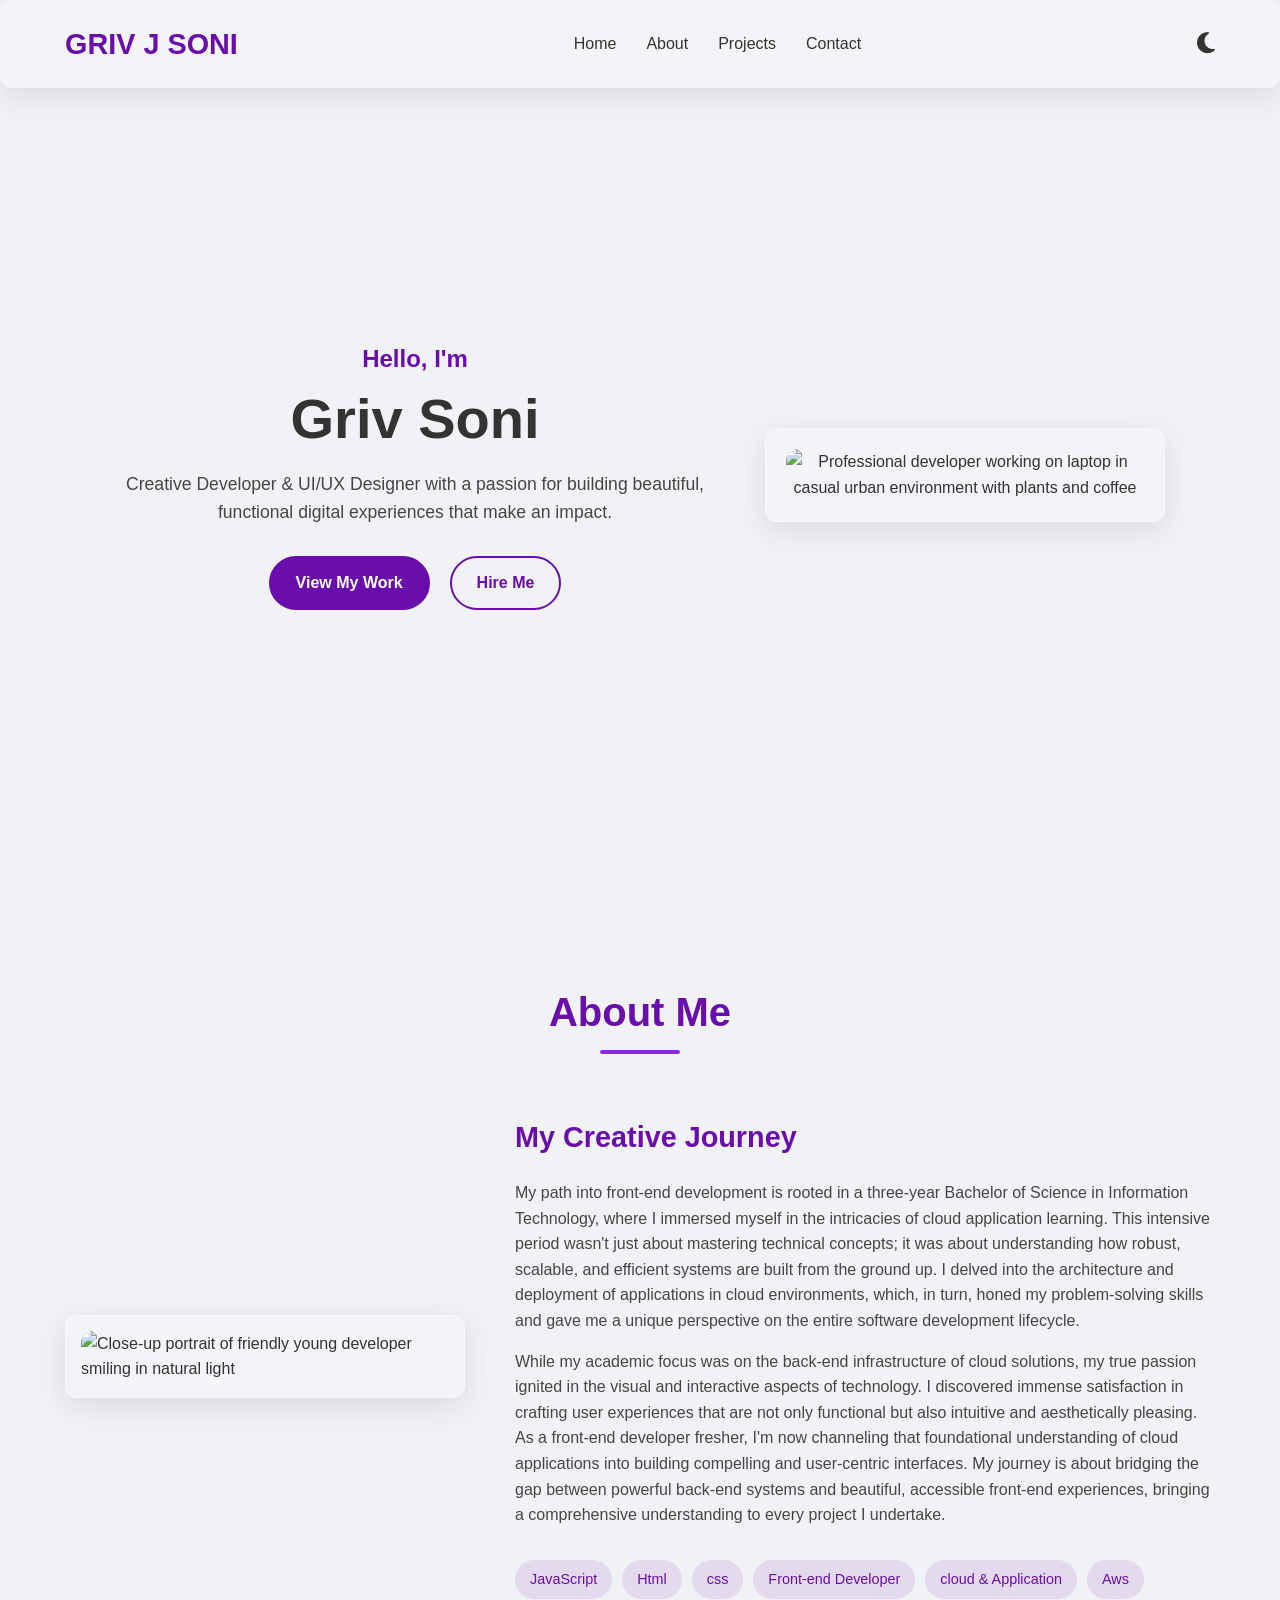
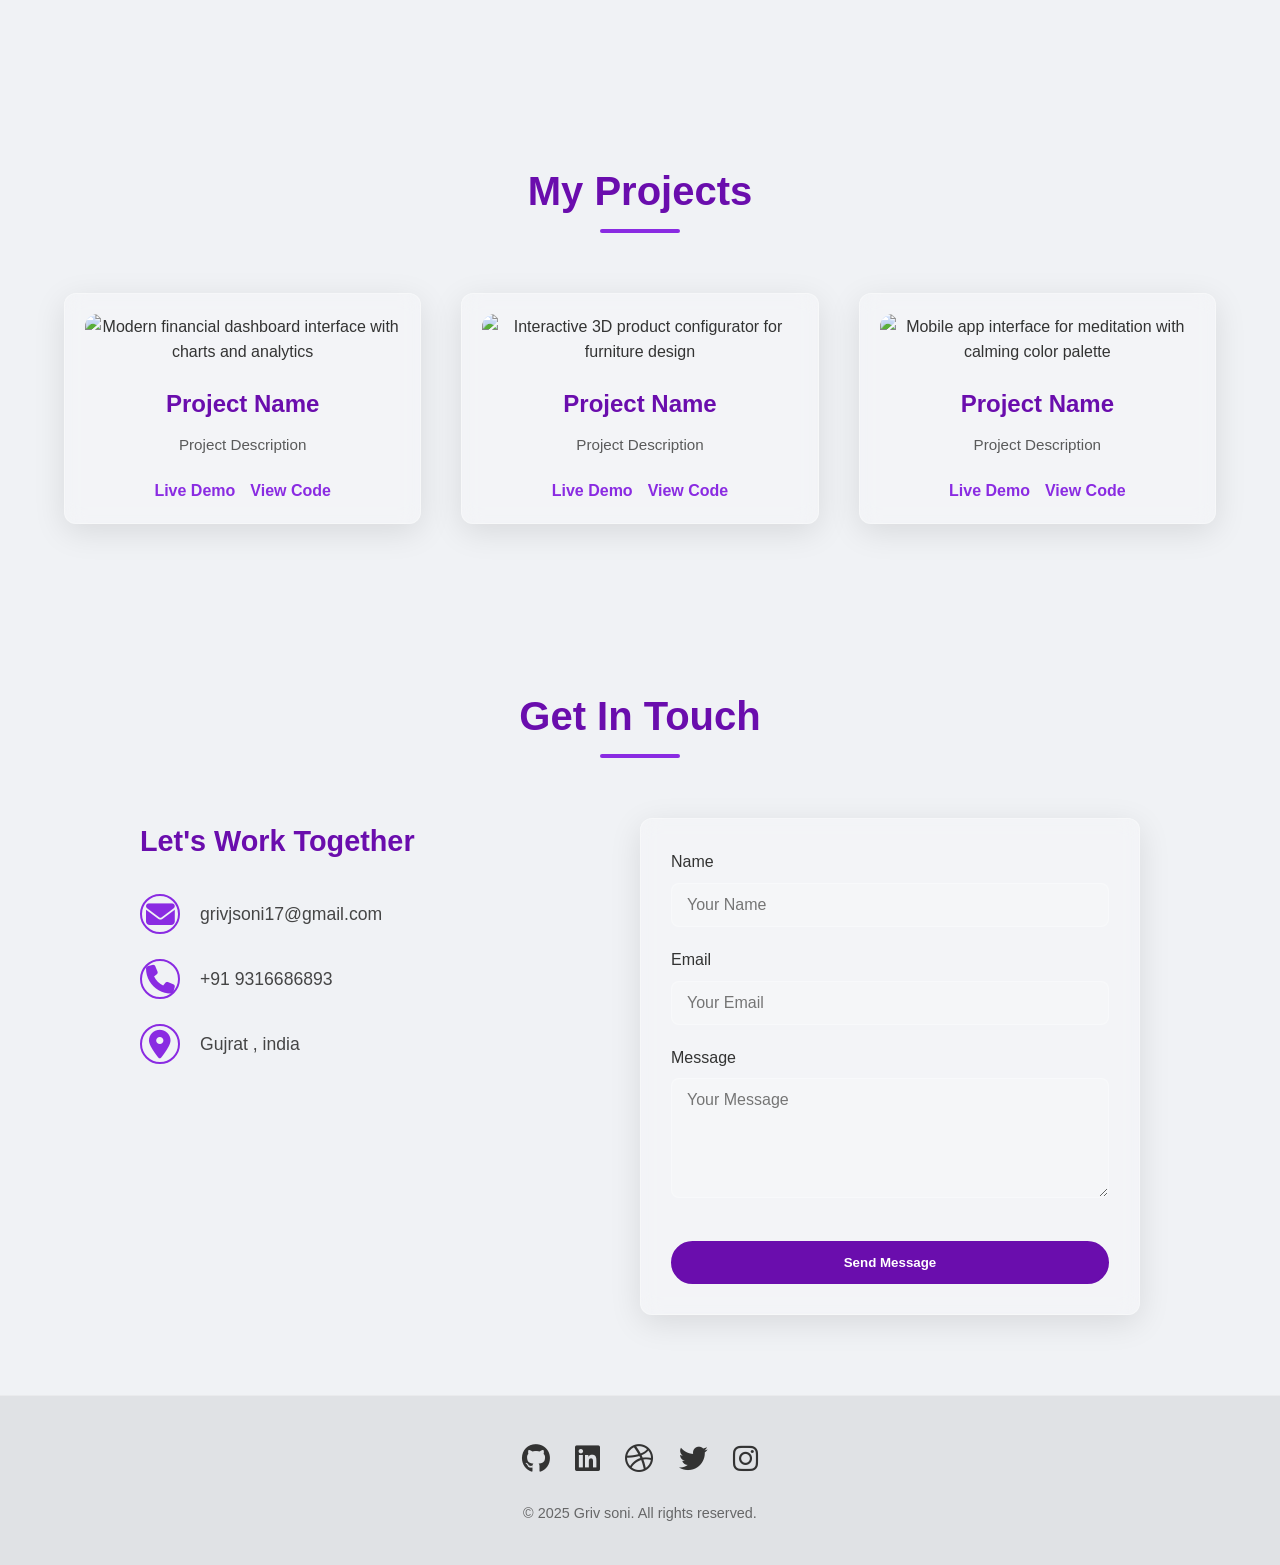
==== index.html @ b60ad08d "Add files via upload" ====
<!DOCTYPE html>
<html lang="en">
<head>
    <meta charset="UTF-8">
    <meta name="viewport" content="width=device-width, initial-scale=1.0">
    <title>My Portfolio</title>
    <link rel="stylesheet" href="https://cdnjs.cloudflare.com/ajax/libs/font-awesome/6.4.0/css/all.min.css">
    
         <link rel="stylesheet" href="style.css">  
</head>
<body>
    <!-- Header -->
    <header class="glass">
        <a href="#" class="logo">GRIV J SONI</a>
        <nav>
            <ul class="nav-menu">
                <li class="nav-item"><a href="#home" class="nav-link">Home</a></li>
                <li class="nav-item"><a href="#about" class="nav-link">About</a></li>
                <li class="nav-item"><a href="#projects" class="nav-link">Projects</a></li>
                <li class="nav-item"><a href="#contact" class="nav-link">Contact</a></li>
            </ul>
            <div class="hamburger">
                <span class="bar"></span>
                <span class="bar"></span>
                <span class="bar"></span>
            </div>
        </nav>
        <button class="mode-toggle">
            <i class="fas fa-moon"></i>
        </button>
    </header>

    <!-- Hero Section -->
    <section id="home" class="hero">
        <div class="hero-content">
            <h4>Hello, I'm</h4>
            <h1>Griv Soni</h1>
            <p>Creative Developer & UI/UX Designer with a passion for building beautiful, functional digital experiences that make an impact.</p>
            <div class="hero-buttons">
                <a href="#projects" class="btn btn-primary">View My Work</a>
                <a href="#contact" class="btn btn-secondary">Hire Me</a>
            </div>
        </div>
        <div class="hero-image glass floating">
            <img src="https://placehold.co/600x900" alt="Professional developer working on laptop in casual urban environment with plants and coffee" />
        </div>
    </section>

    <!-- About Section -->
    <section id="about" class="about">
        <h2 class="section-title">About Me</h2>
        <div class="about-content">
            <div class="about-image glass">
                <img src="https://placehold.co/500x600" alt="Close-up portrait of friendly young developer smiling in natural light" />
            </div>
            <div class="about-text">
                <h3>My Creative Journey</h3>
                <p>My path into front-end development is rooted in a three-year Bachelor of Science in Information Technology, where I immersed myself in the intricacies of cloud application learning. This intensive period wasn't just about mastering technical concepts; it was about understanding how robust, scalable, and efficient systems are built from the ground up. I delved into the architecture and deployment of applications in cloud environments, which, in turn, honed my problem-solving skills and gave me a unique perspective on the entire software development lifecycle.</p>
                <p>While my academic focus was on the back-end infrastructure of cloud solutions, my true passion ignited in the visual and interactive aspects of technology. I discovered immense satisfaction in crafting user experiences that are not only functional but also intuitive and aesthetically pleasing. As a front-end developer fresher, I'm now channeling that foundational understanding of cloud applications into building compelling and user-centric interfaces. My journey is about bridging the gap between powerful back-end systems and beautiful, accessible front-end experiences, bringing a comprehensive understanding to every project I undertake.</p>
                
                <h3 style="margin-top: 2rem;"></h3>
                <div class="skills">
                    <span class="skill">JavaScript</span>
                    <span class="skill">Html</span>
                    <span class="skill">css</span>
                    <span class="skill">Front-end Developer</span>
                    <span class="skill">cloud & Application</span>
                    <span class="skill">Aws</span>
                    
                </div>
            </div>
        </div>
    </section>

    <!-- Projects Section -->
    <section id="projects" class="projects">
        <h2 class="section-title">My Projects</h2>
        <div class="projects-container">
            <!-- Project 1 --><!--https://placehold.co/600x400-->
            <div class="project-card glass">
                <div class="project-image">
                    <img src="https://placehold.co/600x400" alt="Modern financial dashboard interface with charts and analytics" />
                </div>
                <div class="project-info">
                    <h3>Project Name</h3>
                    <p>Project Description</p> 
                    <div class="project-links">
                        <a href="#" class="project-link">Live Demo</a>
                        <a href="#" class="project-link">View Code</a>
                    </div>
                </div>
            </div>
            
            <!-- Project 2 -->
            <div class="project-card glass">
                <div class="project-image">
                    <img src="https://placehold.co/600x400" alt="Interactive 3D product configurator for furniture design" />
                </div>
                <div class="project-info">
                    <h3>Project Name</h3>
                    <p>Project Description</p>
                    <div class="project-links">
                        <a href="#" class="project-link">Live Demo</a>
                        <a href="#" class="project-link">View Code</a>
                    </div>
                </div>
            </div>
            
            <!-- Project 3 -->
            <div class="project-card glass">
                <div class="project-image">
                    <img src="https://placehold.co/600x400" alt="Mobile app interface for meditation with calming color palette" />
                </div>
                <div class="project-info">
                    <h3>Project Name</h3>
                    <p> Project Description</p>
                    <div class="project-links">
                        <a href="#" class="project-link">Live Demo</a>
                        <a href="#" class="project-link">View Code</a>
                    </div>
                </div>
            </div>
        </div>
    </section>

    <!-- Contact Section -->
    <section id="contact" class="contact">
        <h2 class="section-title">Get In Touch</h2>
        <div class="contact-container">
            <div class="contact-info">
                <h3>Let's Work Together</h3>
                <div class="contact-details">
                    <div class="contact-item">
                        <i class="fas fa-envelope contact-icon"></i>
                        <div class="contact-text">
                            <a href="mailto:hello@example.com">grivjsoni17@gmail.com</a>
                        </div>
                    </div>
                    <div class="contact-item">
                        <i class="fas fa-phone contact-icon"></i>
                        <div class="contact-text">
                            <a href="tel:+91 1234567890">+91 9316686893</a>
                        </div>
                    </div>
                    <div class="contact-item">
                        <i class="fas fa-map-marker-alt contact-icon"></i>
                        <div class="contact-text">
                            <p>Gujrat , india </p>
                        </div>
                    </div>
                </div>
            </div>
            <div class="contact-form glass">
                <form>
                    <div class="form-group">
                        <label for="name">Name</label>
                        <input type="text" id="name" class="form-control" placeholder="Your Name">
                    </div>
                    <div class="form-group">
                        <label for="email">Email</label>
                        <input type="email" id="email" class="form-control" placeholder="Your Email">
                    </div>
                    <div class="form-group">
                        <label for="message">Message</label>
                        <textarea id="message" class="form-control" placeholder="Your Message"></textarea>
                    </div>
                    <button type="submit" class="btn btn-primary">Send Message</button>
                </form>
            </div>
        </div>
    </section>

    <!-- Footer -->
    <footer>
        <div class="social-links">
            <a href="#" class="social-link"><i class="fab fa-github"></i></a>
            <a href="#" class="social-link"><i class="fab fa-linkedin"></i></a>
            <a href="#" class="social-link"><i class="fab fa-dribbble"></i></a>
            <a href="#" class="social-link"><i class="fab fa-twitter"></i></a>
            <a href="#" class="social-link"><i class="fab fa-instagram"></i></a>
        </div>
        <p class="copyright">© 2025 Griv soni. All rights reserved.</p>
    </footer>

    
        <script src="script.js"></script> 
    
</body>
</html>
---- style.css ----
:root {
    /* Light Mode Colors */
    --background-color-light: #f0f2f5;
    --text-color-light: #333;
    --primary-color-light: #6a0dad; /* Purple */
    --secondary-color-light: #8a2be2; /* BlueViolet */
    --glass-background-light: rgba(255, 255, 255, 0.2);
    --glass-border-light: rgba(255, 255, 255, 0.3);
    --glass-shadow-light: rgba(0, 0, 0, 0.1);
    --skill-background-light: rgba(106, 13, 173, 0.1); /* Light purple */
    --skill-text-light: #6a0dad;
    --footer-background-light: #e0e2e5;

    /* Dark Mode Colors */
    --background-color-dark: #1a1a2e;
    --text-color-dark: #e0e0e0;
    --primary-color-dark: #bb86fc; /* Lighter Purple */
    --secondary-color-dark: #03dac6; /* Teal */
    --glass-background-dark: rgba(0, 0, 0, 0.2);
    --glass-border-dark: rgba(255, 255, 255, 0.1);
    --glass-shadow-dark: rgba(0, 0, 0, 0.3);
    --skill-background-dark: rgba(187, 134, 252, 0.1); /* Light purple */
    --skill-text-dark: #bb86fc;
    --footer-background-dark: #0f0f1d;

    /* Common styles */
    --transition-speed: 0.3s ease;
    --border-radius: 12px;
}

body {
    --bg-color: var(--background-color-light);
    --text-color: var(--text-color-light);
    --primary-color: var(--primary-color-light);
    --secondary-color: var(--secondary-color-light);
    --glass-bg: var(--glass-background-light);
    --glass-border: var(--glass-border-light);
    --glass-shadow: var(--glass-shadow-light);
    --skill-bg: var(--skill-background-light);
    --skill-text: var(--skill-text-light);
    --footer-bg: var(--footer-background-light);
    font-family: 'Poppins', sans-serif; 
    background-color: var(--bg-color);
    color: var(--text-color);
    line-height: 1.6;
    transition: background-color var(--transition-speed), color var(--transition-speed);
}

* {
    margin: 0;
    padding: 0;
    box-sizing: border-box;
}

html {
    scroll-behavior: smooth;
}

a {
    text-decoration: none;
    color: inherit;
}

ul {
    list-style: none;
}

.glass {
    background: var(--glass-bg);
    border-radius: var(--border-radius);
    box-shadow: 0 8px 32px var(--glass-shadow);
    backdrop-filter: blur(10px);
    border: 1px solid var(--glass-border);
}

/* Buttons */
.btn {
    display: inline-block;
    padding: 12px 25px;
    border-radius: 50px;
    font-weight: 600;
    text-align: center;
    transition: all var(--transition-speed);
}

.btn-primary {
    background-color: var(--primary-color);
    color: #fff;
    border: 2px solid var(--primary-color);
}

.btn-primary:hover {
    background-color: transparent;
    color: var(--primary-color);
}

.btn-secondary {
    background-color: transparent;
    color: var(--primary-color);
    border: 2px solid var(--primary-color);
}

.btn-secondary:hover {
    background-color: var(--primary-color);
    color: #fff;
}

/* Header */
header {
    display: flex;
    justify-content: space-between;
    align-items: center;
    padding: 20px 5%;
    position: fixed;
    width: 100%;
    top: 0;
    left: 0;
    z-index: 1000;
    box-shadow: 0 4px 10px var(--glass-shadow);
    background: var(--glass-bg);
}

.logo {
    font-size: 1.8rem;
    font-weight: 700;
    color: var(--primary-color);
}

.nav-menu {
    display: flex;
    gap: 30px;
    justify-content: center; /* Center the navigation items */
    flex-grow: 1; /* Allow the nav menu to grow and take available space */
}

.nav-item .nav-link {
    font-weight: 500;
    padding: 5px 0;
    position: relative;
    transition: color var(--transition-speed);
}

.nav-item .nav-link::after {
    content: '';
    position: absolute;
    bottom: -5px;
    left: 0;
    width: 0;
    height: 2px;
    background-color: var(--primary-color);
    transition: width var(--transition-speed);
}

.nav-item .nav-link:hover::after,
.nav-item .nav-link.active::after {
    width: 100%;
}

/* Mode Toggle Button */
.mode-toggle {
    background: none;
    border: none;
    color: var(--text-color);
    font-size: 1.5rem;
    cursor: pointer;
    transition: color var(--transition-speed);
}

.mode-toggle:hover {
    color: var(--primary-color);
}

/* Hero Section */
.hero {
    min-height: 100vh;
    display: flex;
    align-items: center;
    justify-content: center;
    padding: 100px 5% 50px; 
    gap: 50px;
    flex-wrap: wrap-reverse; 
    text-align: center;
}

.hero-content {
    max-width: 600px;
}

.hero-content h4 {
    font-size: 1.5rem;
    color: var(--primary-color);
    margin-bottom: 10px;
}

.hero-content h1 {
    font-size: 3.5rem;
    margin-bottom: 20px;
    line-height: 1.1;
}

.hero-content p {
    font-size: 1.1rem;
    margin-bottom: 30px;
    opacity: 0.9;
}

.hero-buttons {
    display: flex;
    gap: 20px;
    justify-content: center;
    flex-wrap: wrap;
}

.hero-image {
    padding: 20px;
    max-width: 400px;
    border-radius: var(--border-radius);
    animation: floating 3s ease-in-out infinite;
}

.hero-image img {
    max-width: 100%;
    height: auto;
    border-radius: var(--border-radius);
    display: block; 
}

@keyframes floating {
    0% { transform: translateY(0px); }
    50% { transform: translateY(-20px); }
    100% { transform: translateY(0px); }
}

/* Section Titles */
.section-title {
    font-size: 2.5rem;
    text-align: center;
    margin-bottom: 60px;
    color: var(--primary-color);
    position: relative;
    padding-bottom: 10px;
}

.section-title::after {
    content: '';
    position: absolute;
    bottom: 0;
    left: 50%;
    transform: translateX(-50%);
    width: 80px;
    height: 4px;
    background-color: var(--secondary-color);
    border-radius: 2px;
}

/* About Section */
.about {
    padding: 80px 5%;
}

.about-content {
    display: flex;
    flex-wrap: wrap;
    gap: 50px;
    align-items: center;
    justify-content: center;
}

.about-image {
    max-width: 400px;
    padding: 15px;
    border-radius: var(--border-radius);
}

.about-image img {
    max-width: 100%;
    height: auto;
    border-radius: var(--border-radius);
}

.about-text {
    flex: 1;
    min-width: 300px;
    max-width: 700px;
}

.about-text h3 {
    font-size: 1.8rem;
    margin-bottom: 20px;
    color: var(--primary-color);
}

.about-text p {
    margin-bottom: 15px;
    opacity: 0.9;
}

.skills {
    display: flex;
    flex-wrap: wrap;
    gap: 10px;
    margin-top: 20px;
}

.skill {
    background-color: var(--skill-bg);
    color: var(--skill-text);
    padding: 8px 15px;
    border-radius: 20px;
    font-size: 0.9rem;
    font-weight: 500;
    transition: background-color var(--transition-speed), color var(--transition-speed);
}

/* Projects Section */
.projects {
    padding: 80px 5%;
    background: linear-gradient(135deg, var(--bg-color), darken(var(--bg-color), 5%)); 
}

.projects-container {
    display: grid;
    grid-template-columns: repeat(auto-fit, minmax(300px, 1fr));
    gap: 40px;
}

.project-card {
    padding: 20px;
    border-radius: var(--border-radius);
    text-align: center;
    display: flex;
    flex-direction: column;
    height: 100%;
    transition: transform 0.3s ease, box-shadow 0.3s ease;
}

.project-card:hover {
    transform: translateY(-10px);
    box-shadow: 0 12px 40px var(--glass-shadow);
}

.project-image {
    margin-bottom: 20px;
    border-radius: var(--border-radius);
    overflow: hidden;
}

.project-image img {
    max-width: 100%;
    height: 200px;
    object-fit: cover;
    border-radius: var(--border-radius);
    transition: transform 0.3s ease;
}

.project-card:hover .project-image img {
    transform: scale(1.05);
}

.project-info {
    flex-grow: 1; 
    display: flex;
    flex-direction: column;
    justify-content: space-between;
}

.project-info h3 {
    font-size: 1.5rem;
    margin-bottom: 10px;
    color: var(--primary-color);
}

.project-info p {
    font-size: 0.95rem;
    opacity: 0.8;
    margin-bottom: 20px;
}

.project-links {
    display: flex;
    justify-content: center;
    gap: 15px;
    margin-top: auto; 
}

.project-link {
    font-weight: 600;
    color: var(--secondary-color);
    position: relative;
}

.project-link::after {
    content: '';
    position: absolute;
    bottom: -3px;
    left: 0;
    width: 100%;
    height: 1px;
    background-color: var(--secondary-color);
    transform: scaleX(0);
    transform-origin: bottom right;
    transition: transform 0.3s ease-out;
}

.project-link:hover::after {
    transform: scaleX(1);
    transform-origin: bottom left;
}

/* Contact Section */
.contact {
    padding: 80px 5%;
}

.contact-container {
    display: flex;
    flex-wrap: wrap;
    gap: 50px;
    justify-content: center;
    align-items: flex-start; 
}

.contact-info {
    flex: 1;
    min-width: 300px;
    max-width: 450px;
}

.contact-info h3 {
    font-size: 1.8rem;
    margin-bottom: 30px;
    color: var(--primary-color);
}

.contact-details .contact-item {
    display: flex;
    align-items: center;
    gap: 20px;
    margin-bottom: 25px;
}

.contact-item .contact-icon {
    font-size: 1.8rem;
    color: var(--secondary-color);
    width: 40px;
    height: 40px;
    display: flex;
    justify-content: center;
    align-items: center;
    border: 2px solid var(--secondary-color);
    border-radius: 50%;
}

.contact-item .contact-text a,
.contact-item .contact-text p {
    font-size: 1.1rem;
    opacity: 0.9;
    transition: color var(--transition-speed);
}

.contact-item .contact-text a:hover {
    color: var(--primary-color);
}

.contact-form {
    flex: 1;
    min-width: 300px;
    max-width: 500px;
    padding: 30px;
}

.form-group {
    margin-bottom: 20px;
}

.form-group label {
    display: block;
    font-size: 1rem;
    margin-bottom: 8px;
    font-weight: 500;
}

.form-control {
    width: 100%;
    padding: 12px 15px;
    border: 1px solid var(--glass-border);
    border-radius: 8px;
    background-color: var(--glass-bg);
    color: var(--text-color);
    font-family: 'Poppins', sans-serif;
    font-size: 1rem;
    transition: border-color var(--transition-speed), background-color var(--transition-speed);
}

.form-control:focus {
    outline: none;
    border-color: var(--primary-color);
    box-shadow: 0 0 0 3px rgba(106, 13, 173, 0.2);
}

textarea.form-control {
    min-height: 120px;
    resize: vertical;
}

.contact-form .btn {
    width: 100%;
    margin-top: 15px;
}

/* Footer */
footer {
    background-color: var(--footer-bg);
    color: var(--text-color);
    padding: 40px 5%;
    text-align: center;
    border-top: 1px solid var(--glass-border);
    transition: background-color var(--transition-speed), color var(--transition-speed);
}

.social-links {
    margin-bottom: 20px;
    display: flex;
    justify-content: center;
    gap: 25px;
}

.social-link {
    font-size: 1.8rem;
    color: var(--text-color);
    transition: color var(--transition-speed), transform 0.3s ease;
}

.social-link:hover {
    color: var(--primary-color);
    transform: translateY(-5px);
}

.copyright {
    font-size: 0.9rem;
    opacity: 0.7;
}

/* Responsive Design */
@media (max-width: 992px) {
    .hero {
        flex-direction: column;
        padding-top: 120px;
    }

    .hero-content h1 {
        font-size: 2.8rem;
    }

    .hero-image {
        max-width: 350px;
    }

    .about-content {
        flex-direction: column;
        text-align: center;
    }

    .about-image {
        max-width: 350px;
    }
}

@media (max-width: 768px) {
    header {
        padding: 15px 5%;
    }

    .nav-menu {
        flex-direction: column;
        position: absolute;
        top: 80px; 
        left: 0;
        width: 100%;
        background-color: var(--glass-bg);
        border-top: 1px solid var(--glass-border);
        box-shadow: 0 8px 16px var(--glass-shadow);
        padding: 20px 0;
        transform: translateY(-100%);
        transition: transform 0.3s ease-out;
        z-index: 999;
    }

    .nav-menu.active {
        transform: translateY(0);
    }

    .nav-item {
        margin: 10px 0;
        text-align: center;
    }

    .hamburger {
        display: flex;
    }

    .hero-content h1 {
        font-size: 2.2rem;
    }

    .section-title {
        font-size: 2rem;
    }

    .project-card {
        padding: 15px;
    }

    .project-info h3 {
        font-size: 1.3rem;
    }

    .contact-container {
        flex-direction: column;
        align-items: center;
    }
    
    .contact-info,
    .contact-form {
        width: 100%;
        max-width: 450px; 
    }
}

@media (max-width: 480px) {
    .hero-content h1 {
        font-size: 1.8rem;
    }

    .hero-content p {
        font-size: 1rem;
    }

    .hero-buttons {
        flex-direction: column;
        gap: 15px;
    }

    .btn {
        width: 80%;
        margin: 0 auto;
    }

    .section-title {
        font-size: 1.8rem;
        margin-bottom: 40px;
    }

    .about-text h3 {
        font-size: 1.5rem;
    }

    .contact-info h3 {
        font-size: 1.5rem;
    }

    .contact-item .contact-icon {
        font-size: 1.5rem;
        width: 35px;
        height: 35px;
    }

    .contact-item .contact-text a,
    .contact-item .contact-text p {
        font-size: 1rem;
    }
}

/* Dark Mode Styles */
body.dark-mode {
    --bg-color: var(--background-color-dark);
    --text-color: var(--text-color-dark);
    --primary-color: var(--primary-color-dark);
    --secondary-color: var(--secondary-color-dark);
    --glass-bg: var(--glass-background-dark);
    --glass-border: var(--glass-border-dark);
    --glass-shadow: var(--glass-shadow-dark);
    --skill-bg: var(--skill-background-dark);
    --skill-text: var(--skill-text-dark);
    --footer-bg: var(--footer-background-dark);
}

.dark-mode .glass {
    background-color: rgba(255, 255, 255, 0.1);
}
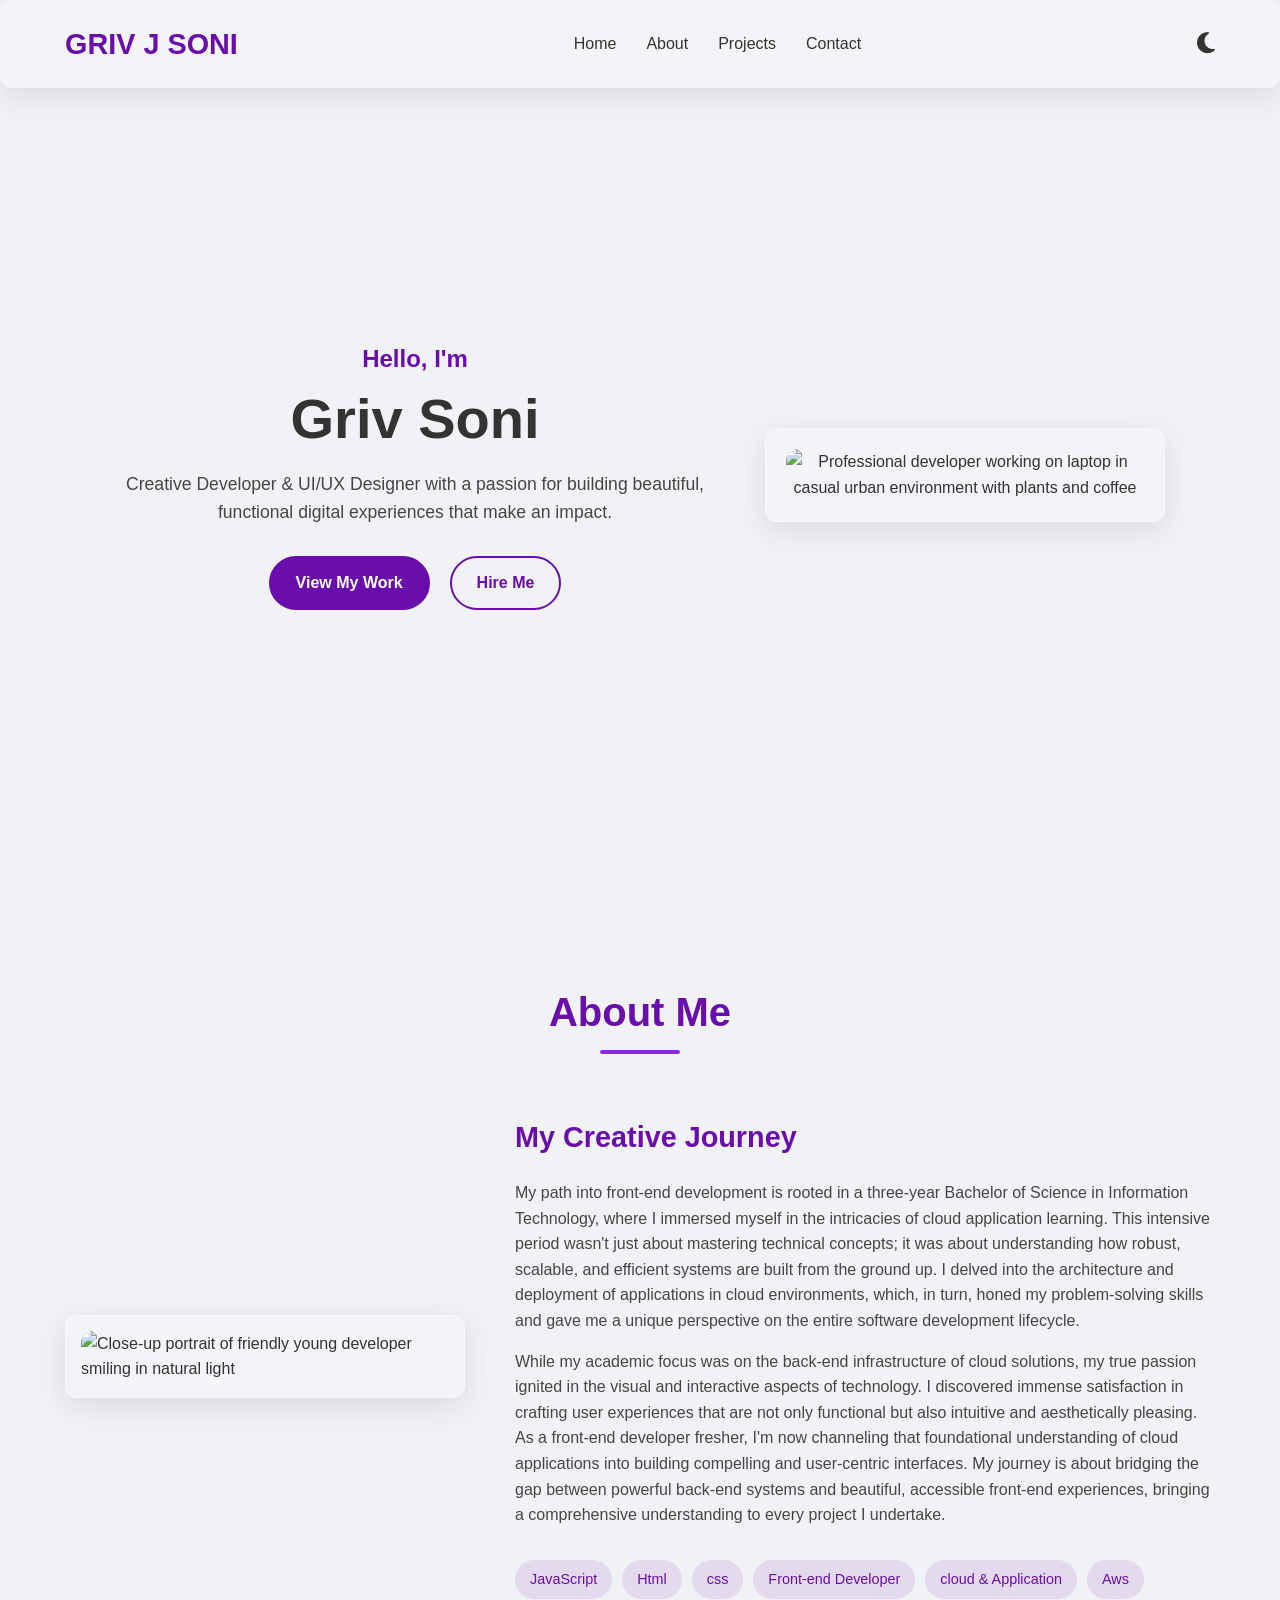
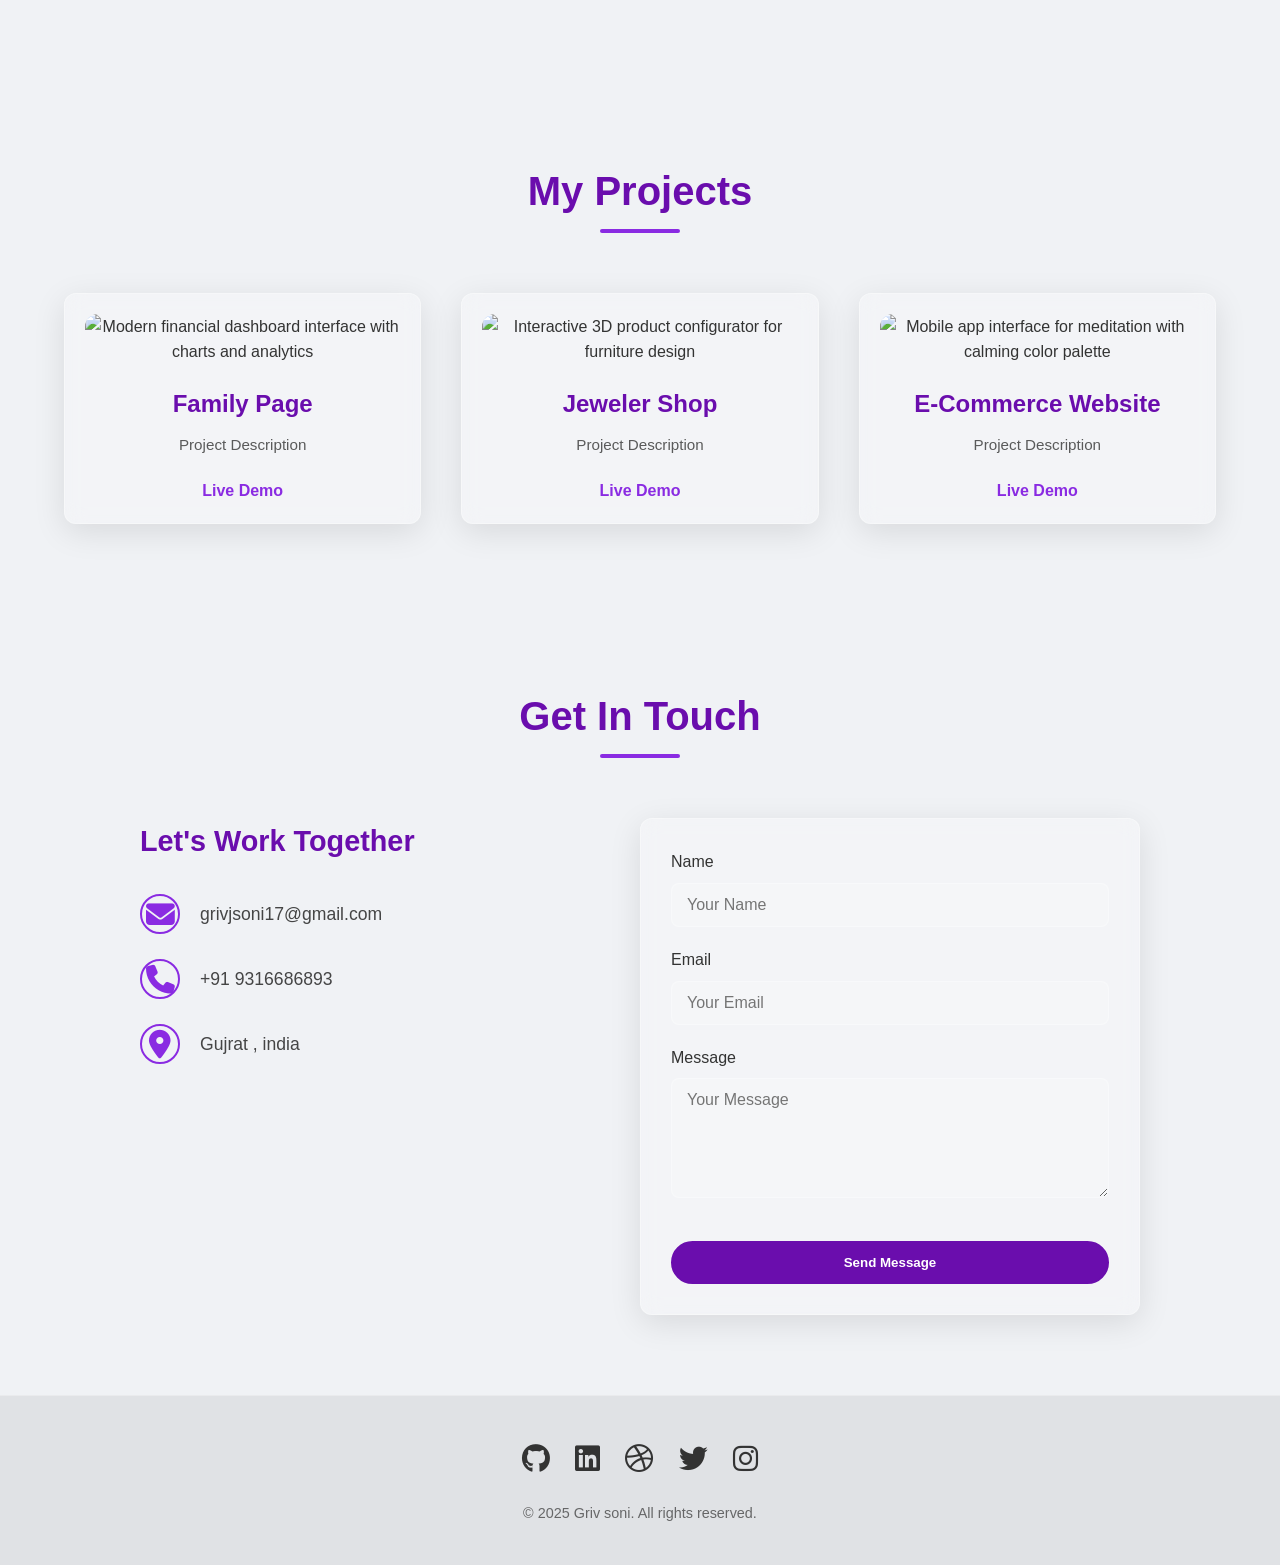
==== commit 272dfd97: "Update index.html" ====
--- a/index.html
+++ b/index.html
@@ -82,11 +82,11 @@
                     <img src="https://placehold.co/600x400" alt="Modern financial dashboard interface with charts and analytics" />
                 </div>
                 <div class="project-info">
-                    <h3>Project Name</h3>
+                    <h3>Family Page</h3>
                     <p>Project Description</p> 
                     <div class="project-links">
                         <a href="#" class="project-link">Live Demo</a>
-                        <a href="#" class="project-link">View Code</a>
+                        
                     </div>
                 </div>
             </div>
@@ -97,11 +97,11 @@
                     <img src="https://placehold.co/600x400" alt="Interactive 3D product configurator for furniture design" />
                 </div>
                 <div class="project-info">
-                    <h3>Project Name</h3>
+                    <h3>Jeweler Shop</h3>
                     <p>Project Description</p>
                     <div class="project-links">
                         <a href="#" class="project-link">Live Demo</a>
-                        <a href="#" class="project-link">View Code</a>
+                        
                     </div>
                 </div>
             </div>
@@ -112,11 +112,10 @@
                     <img src="https://placehold.co/600x400" alt="Mobile app interface for meditation with calming color palette" />
                 </div>
                 <div class="project-info">
-                    <h3>Project Name</h3>
+                    <h3>E-Commerce Website</h3>
                     <p> Project Description</p>
                     <div class="project-links">
                         <a href="#" class="project-link">Live Demo</a>
-                        <a href="#" class="project-link">View Code</a>
                     </div>
                 </div>
             </div>
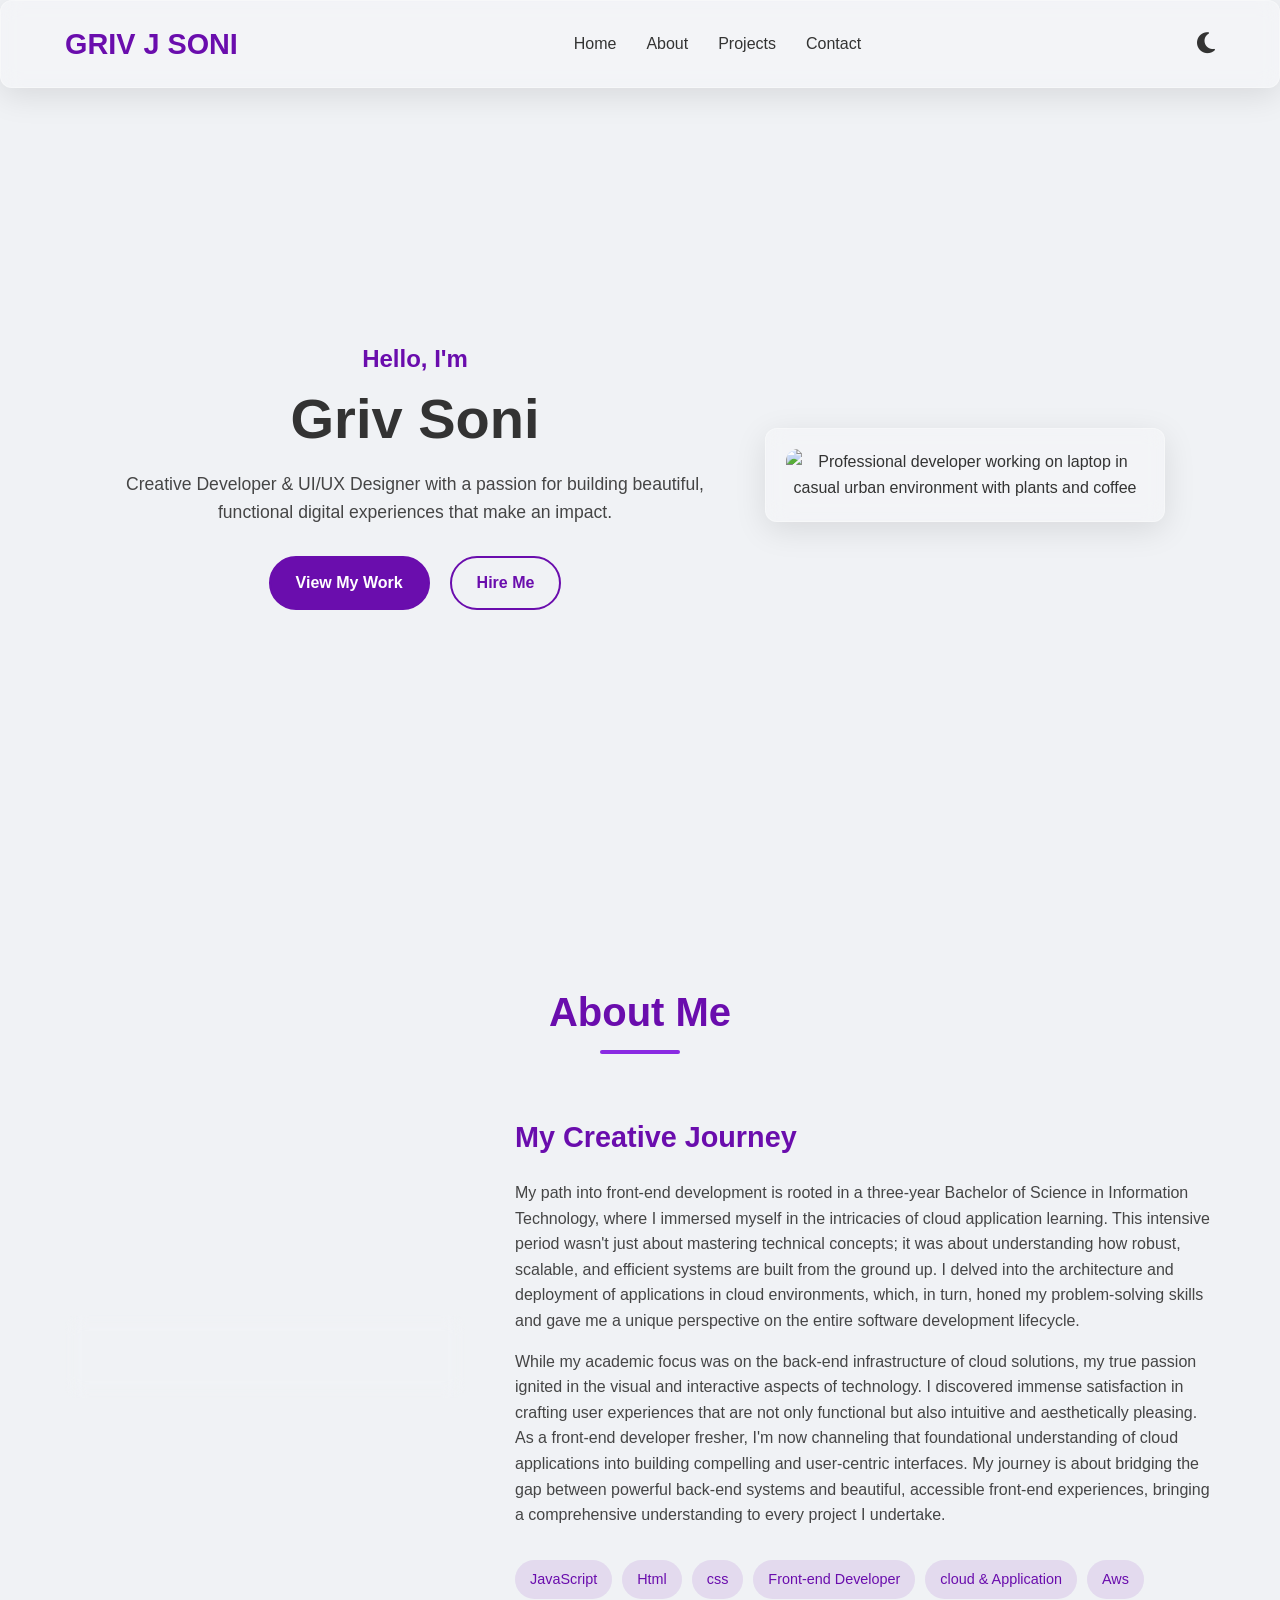
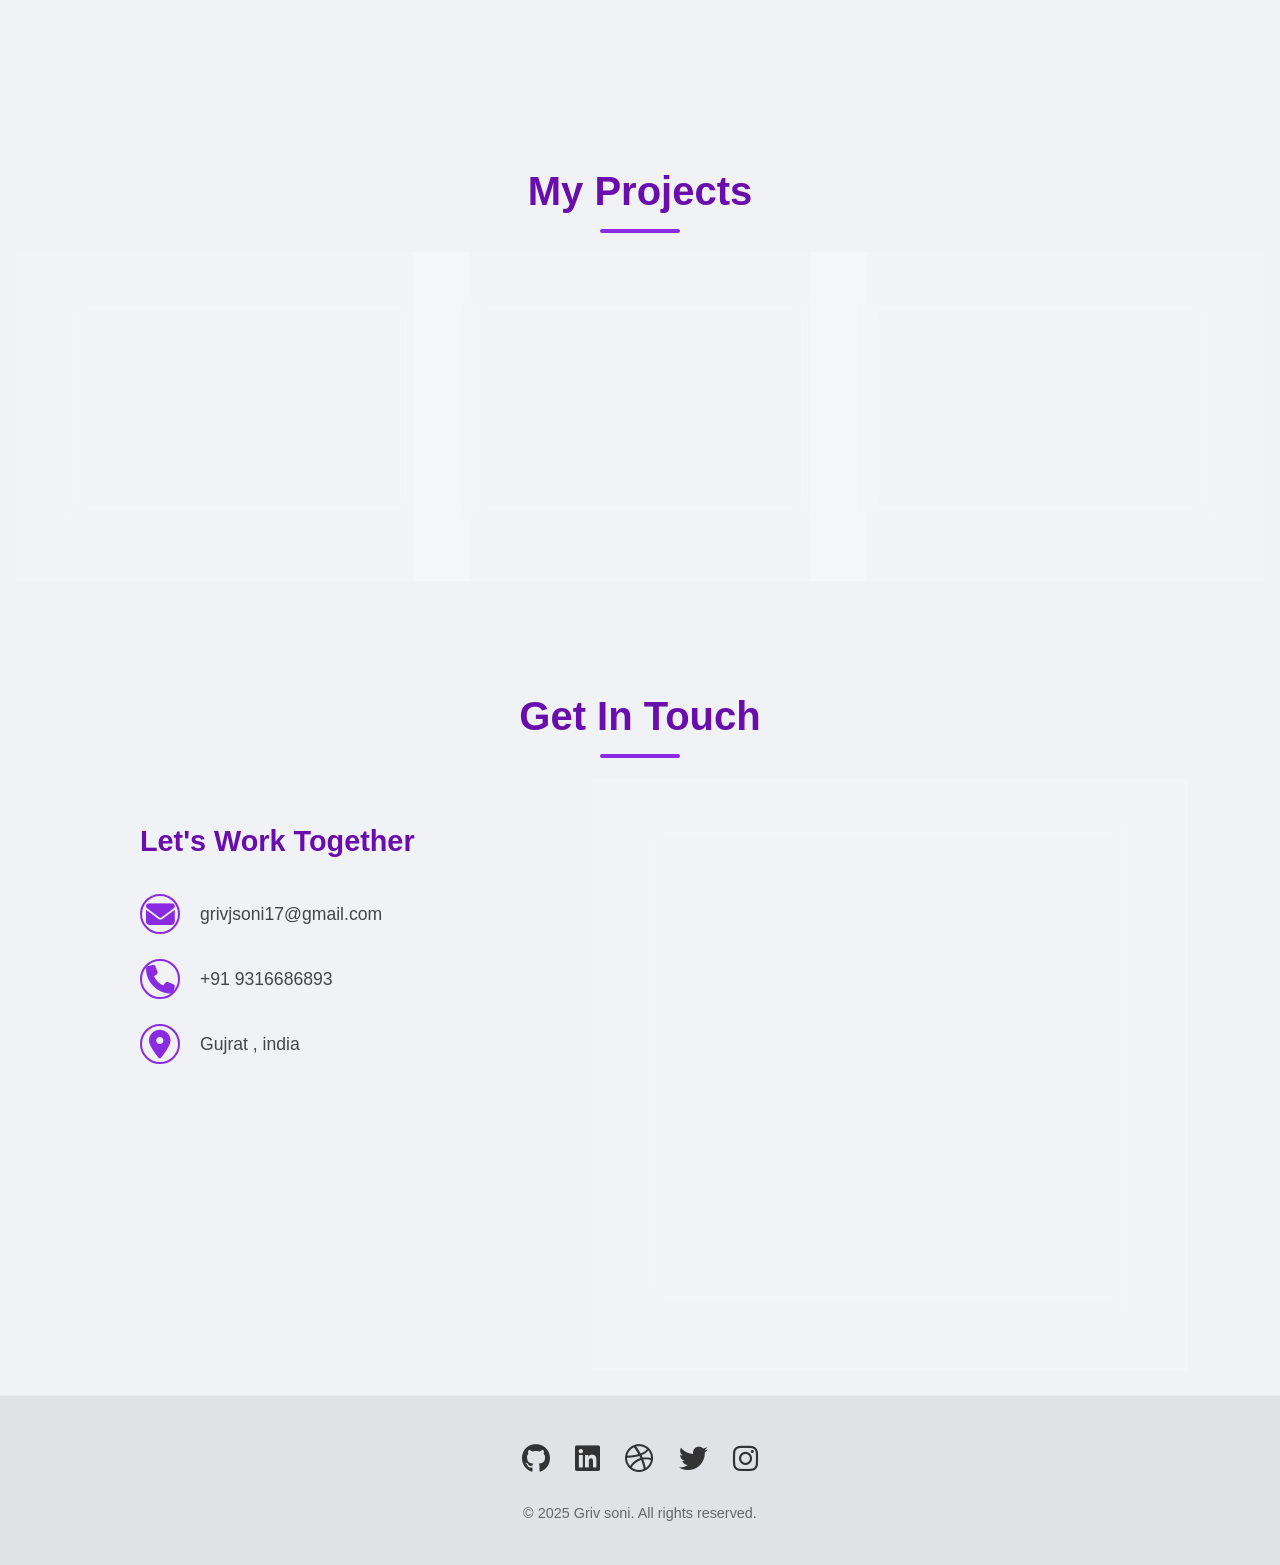
==== commit 63d43ad6: "Update index.html" ====
--- a/index.html
+++ b/index.html
@@ -85,7 +85,7 @@
                     <h3>Family Page</h3>
                     <p>Project Description</p> 
                     <div class="project-links">
-                        <a href="#" class="project-link">Live Demo</a>
+                        <a href=" https://griv-soni.github.io/H.K-Family-Page/" class="project-link">Live Demo</a>
                         
                     </div>
                 </div>
@@ -100,7 +100,7 @@
                     <h3>Jeweler Shop</h3>
                     <p>Project Description</p>
                     <div class="project-links">
-                        <a href="#" class="project-link">Live Demo</a>
+                        <a href="https://griv-soni.github.io/Jewellery-Shop/" class="project-link">Live Demo</a>
                         
                     </div>
                 </div>
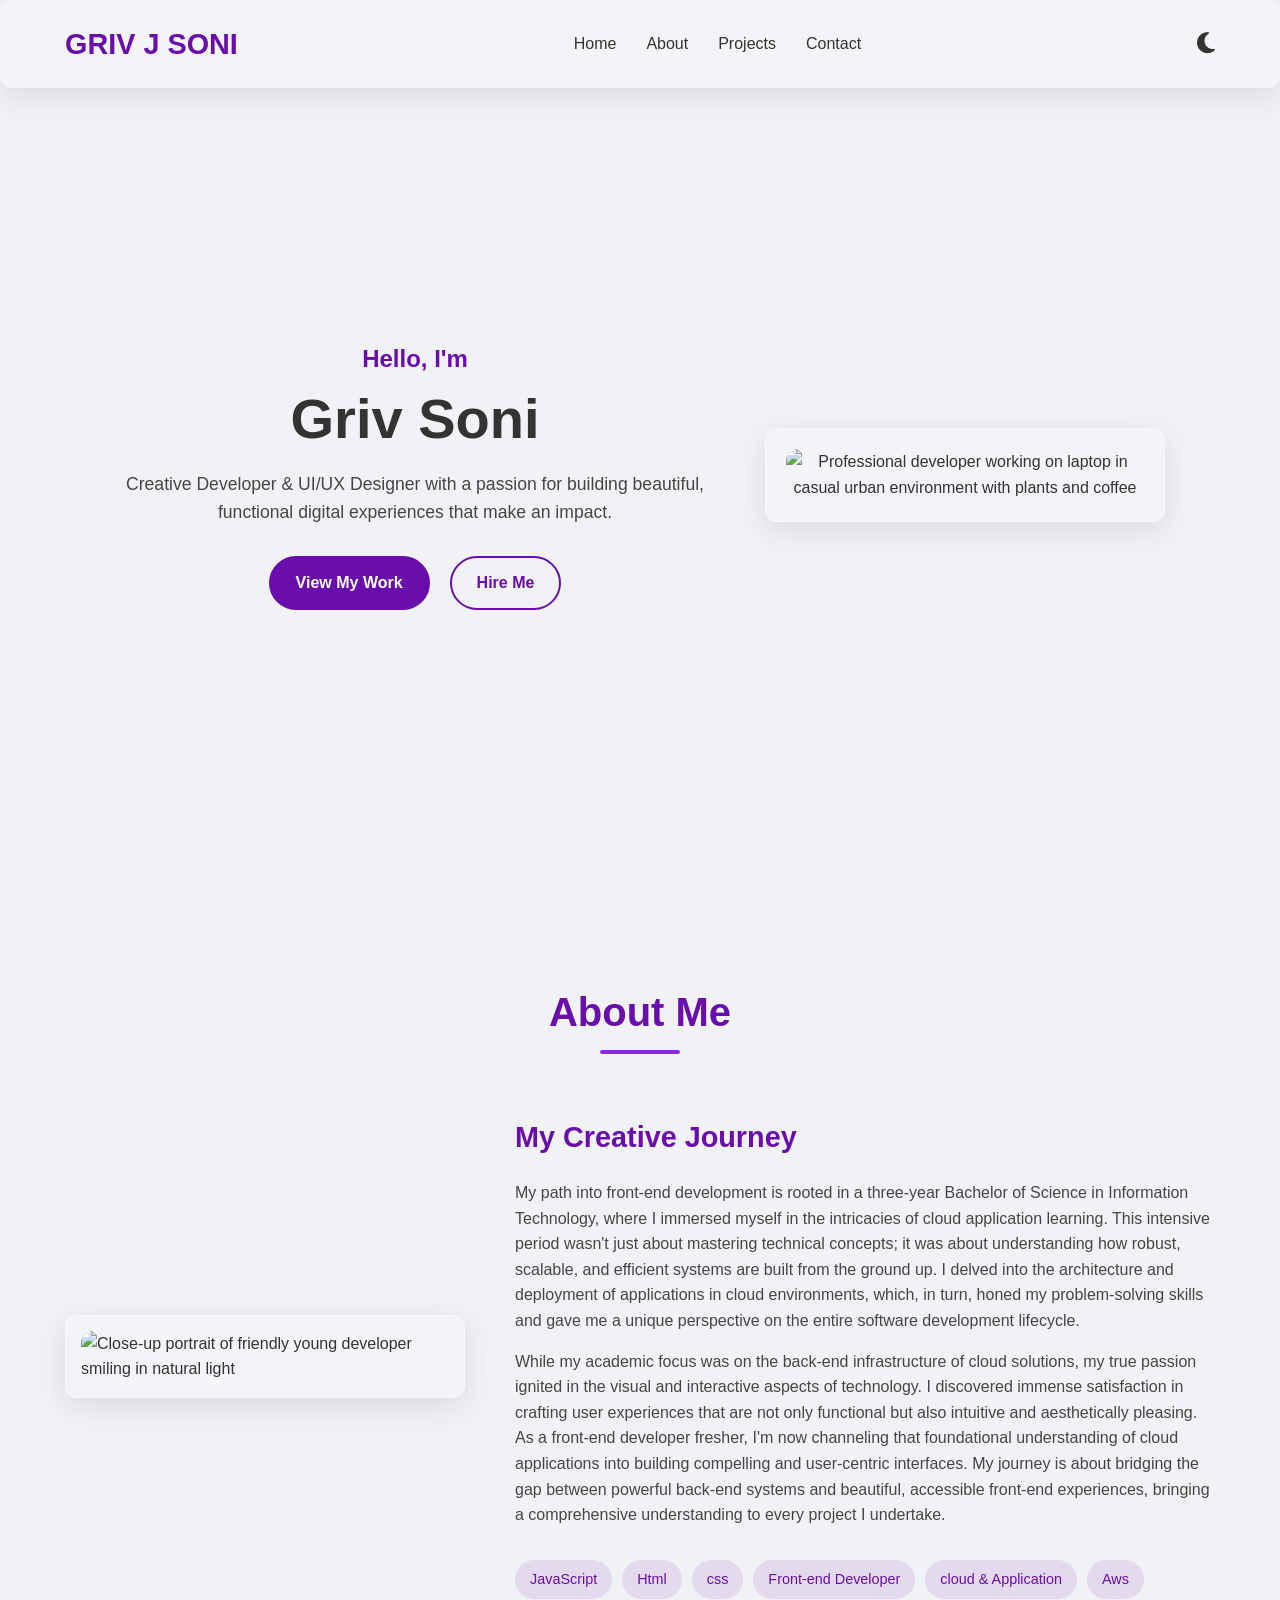
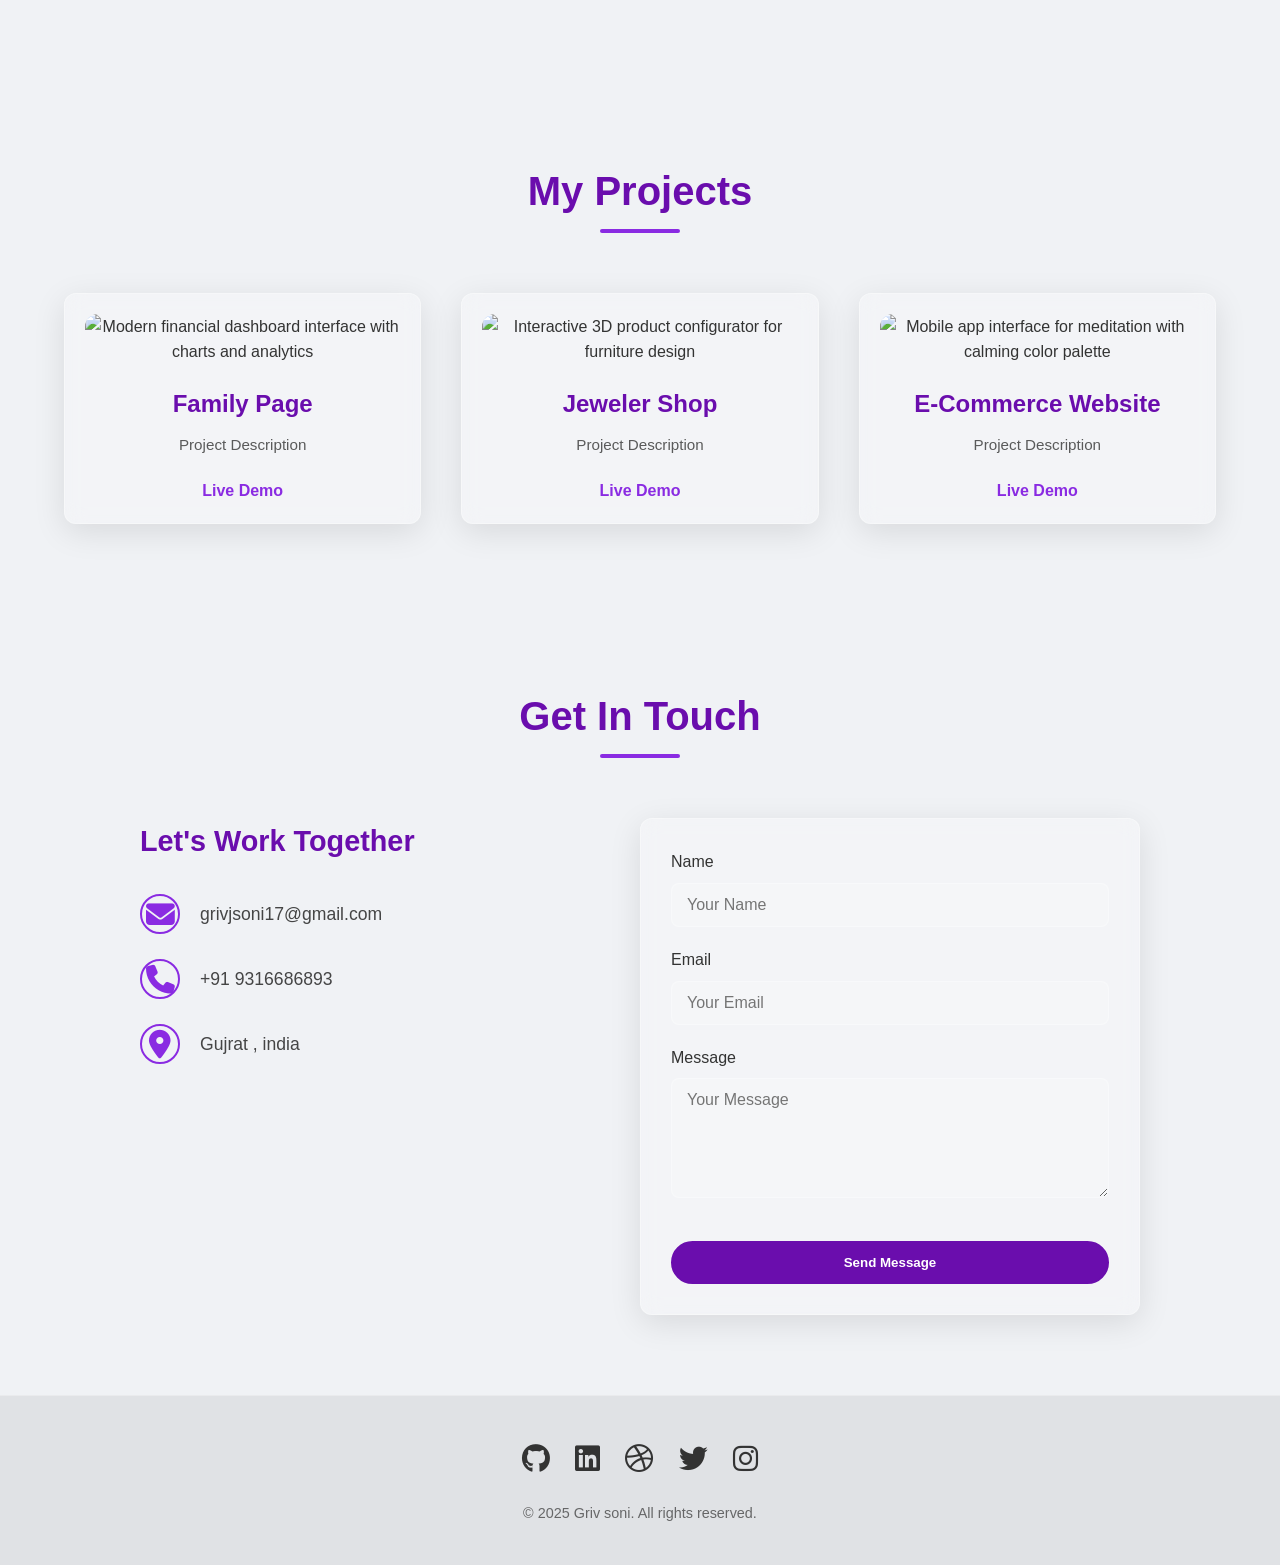
==== commit 0da2ef90: "Update index.html" ====
--- a/index.html
+++ b/index.html
@@ -115,7 +115,7 @@
                     <h3>E-Commerce Website</h3>
                     <p> Project Description</p>
                     <div class="project-links">
-                        <a href="#" class="project-link">Live Demo</a>
+                        <a href="ecom.html" class="project-link">Live Demo</a>
                     </div>
                 </div>
             </div>
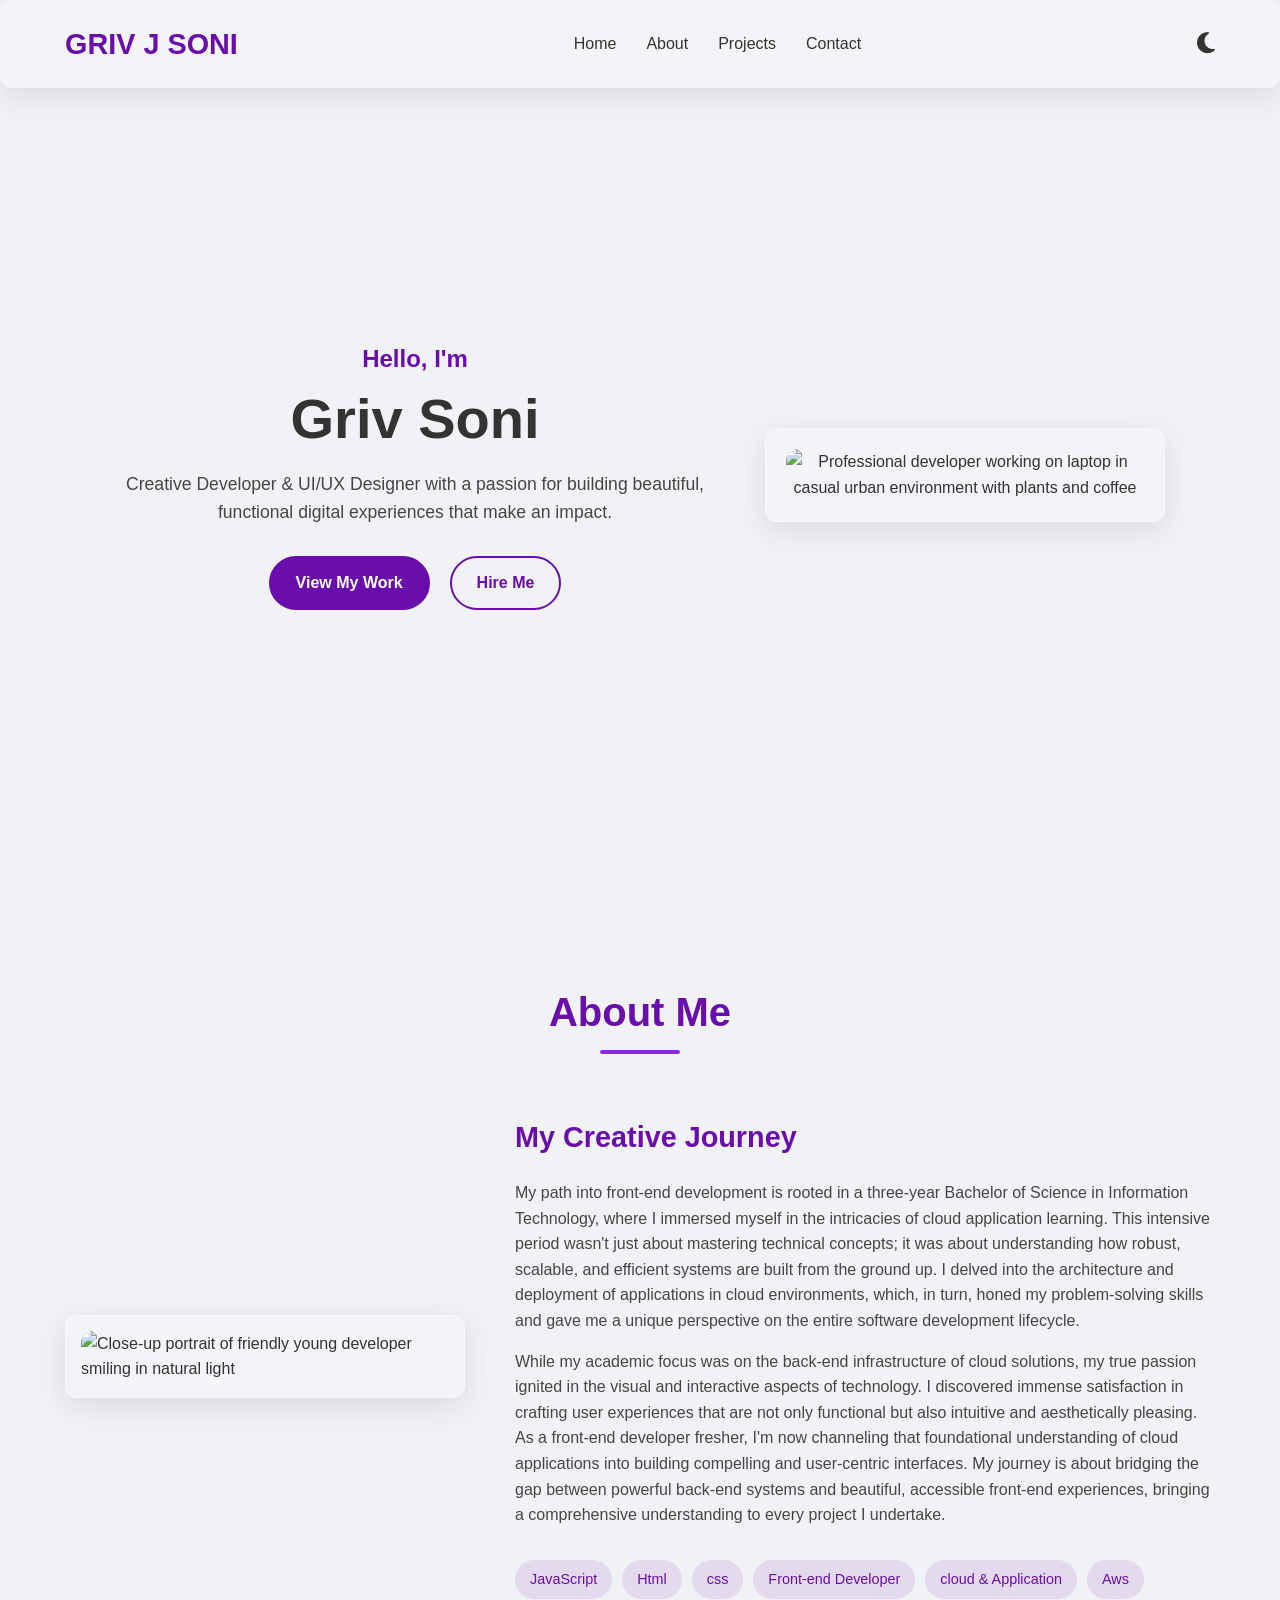
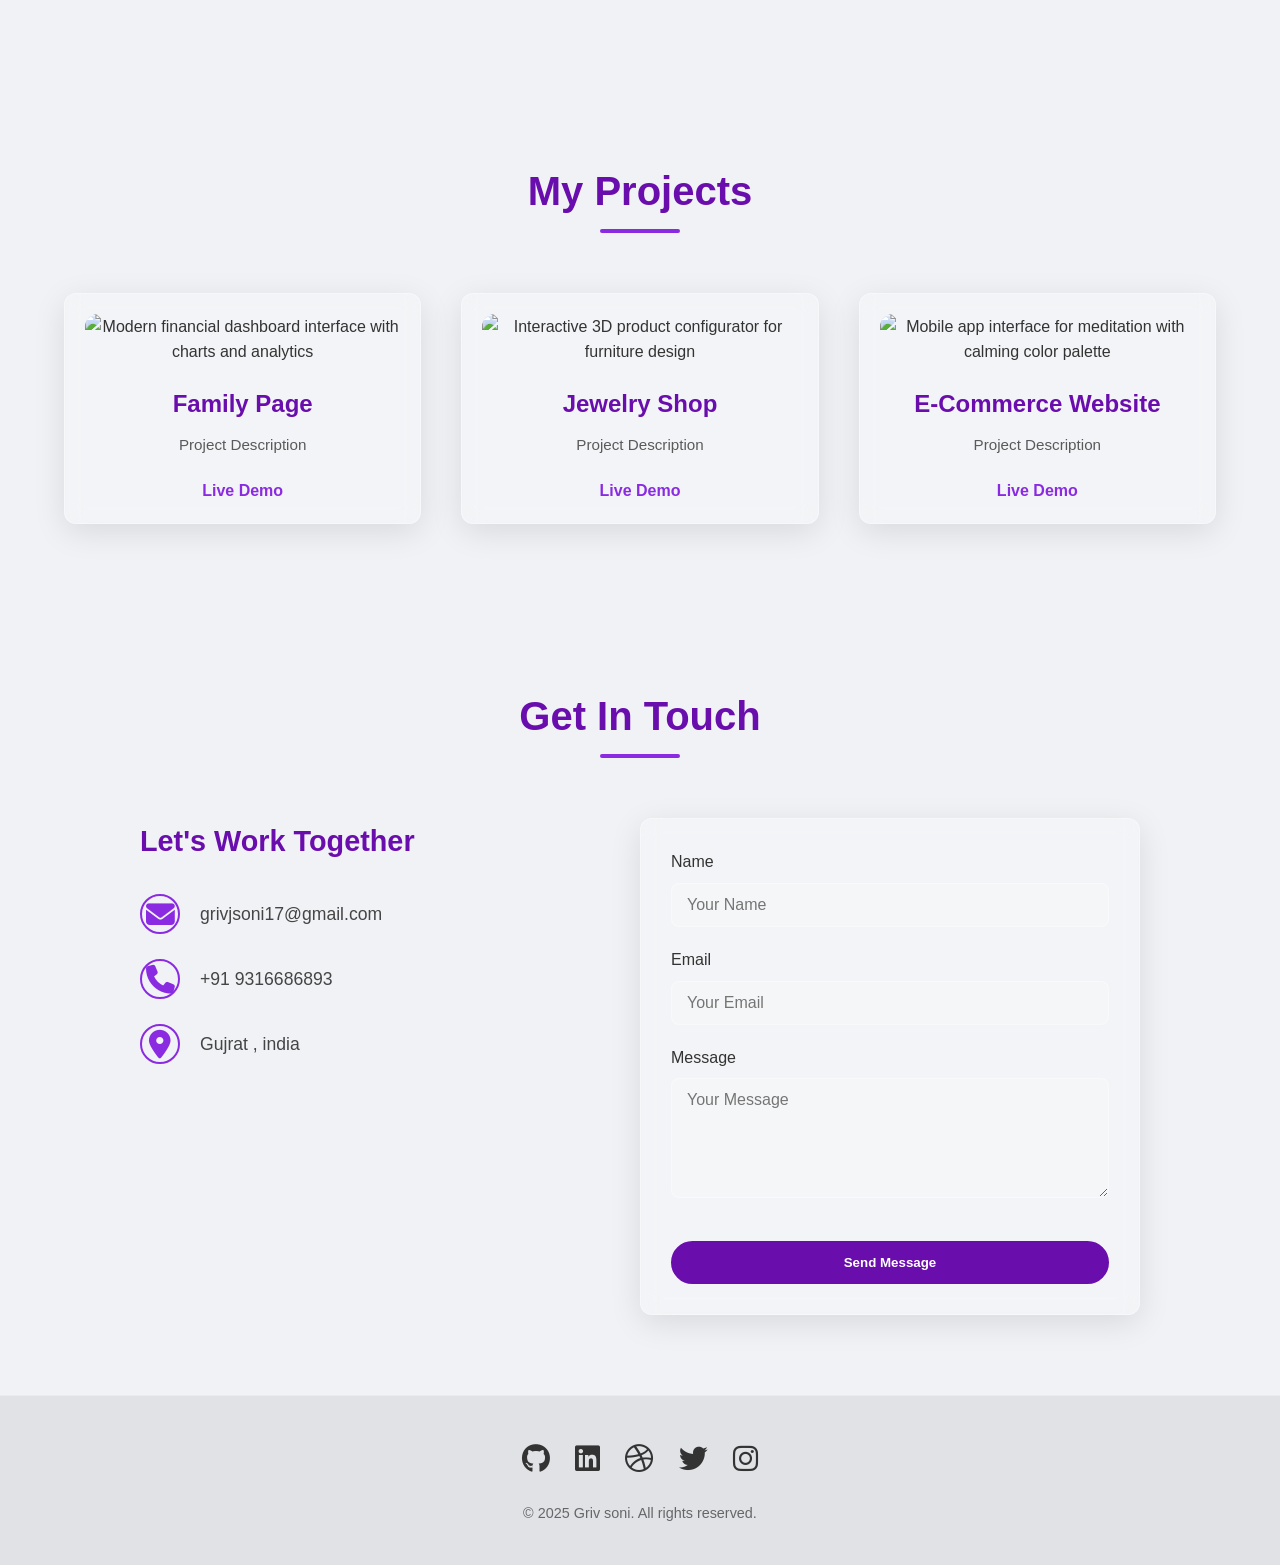
==== commit 7a604c38: "Update index.html" ====
--- a/index.html
+++ b/index.html
@@ -97,7 +97,7 @@
                     <img src="https://placehold.co/600x400" alt="Interactive 3D product configurator for furniture design" />
                 </div>
                 <div class="project-info">
-                    <h3>Jeweler Shop</h3>
+                    <h3>Jewelry Shop</h3>
                     <p>Project Description</p>
                     <div class="project-links">
                         <a href="https://griv-soni.github.io/Jewellery-Shop/" class="project-link">Live Demo</a>
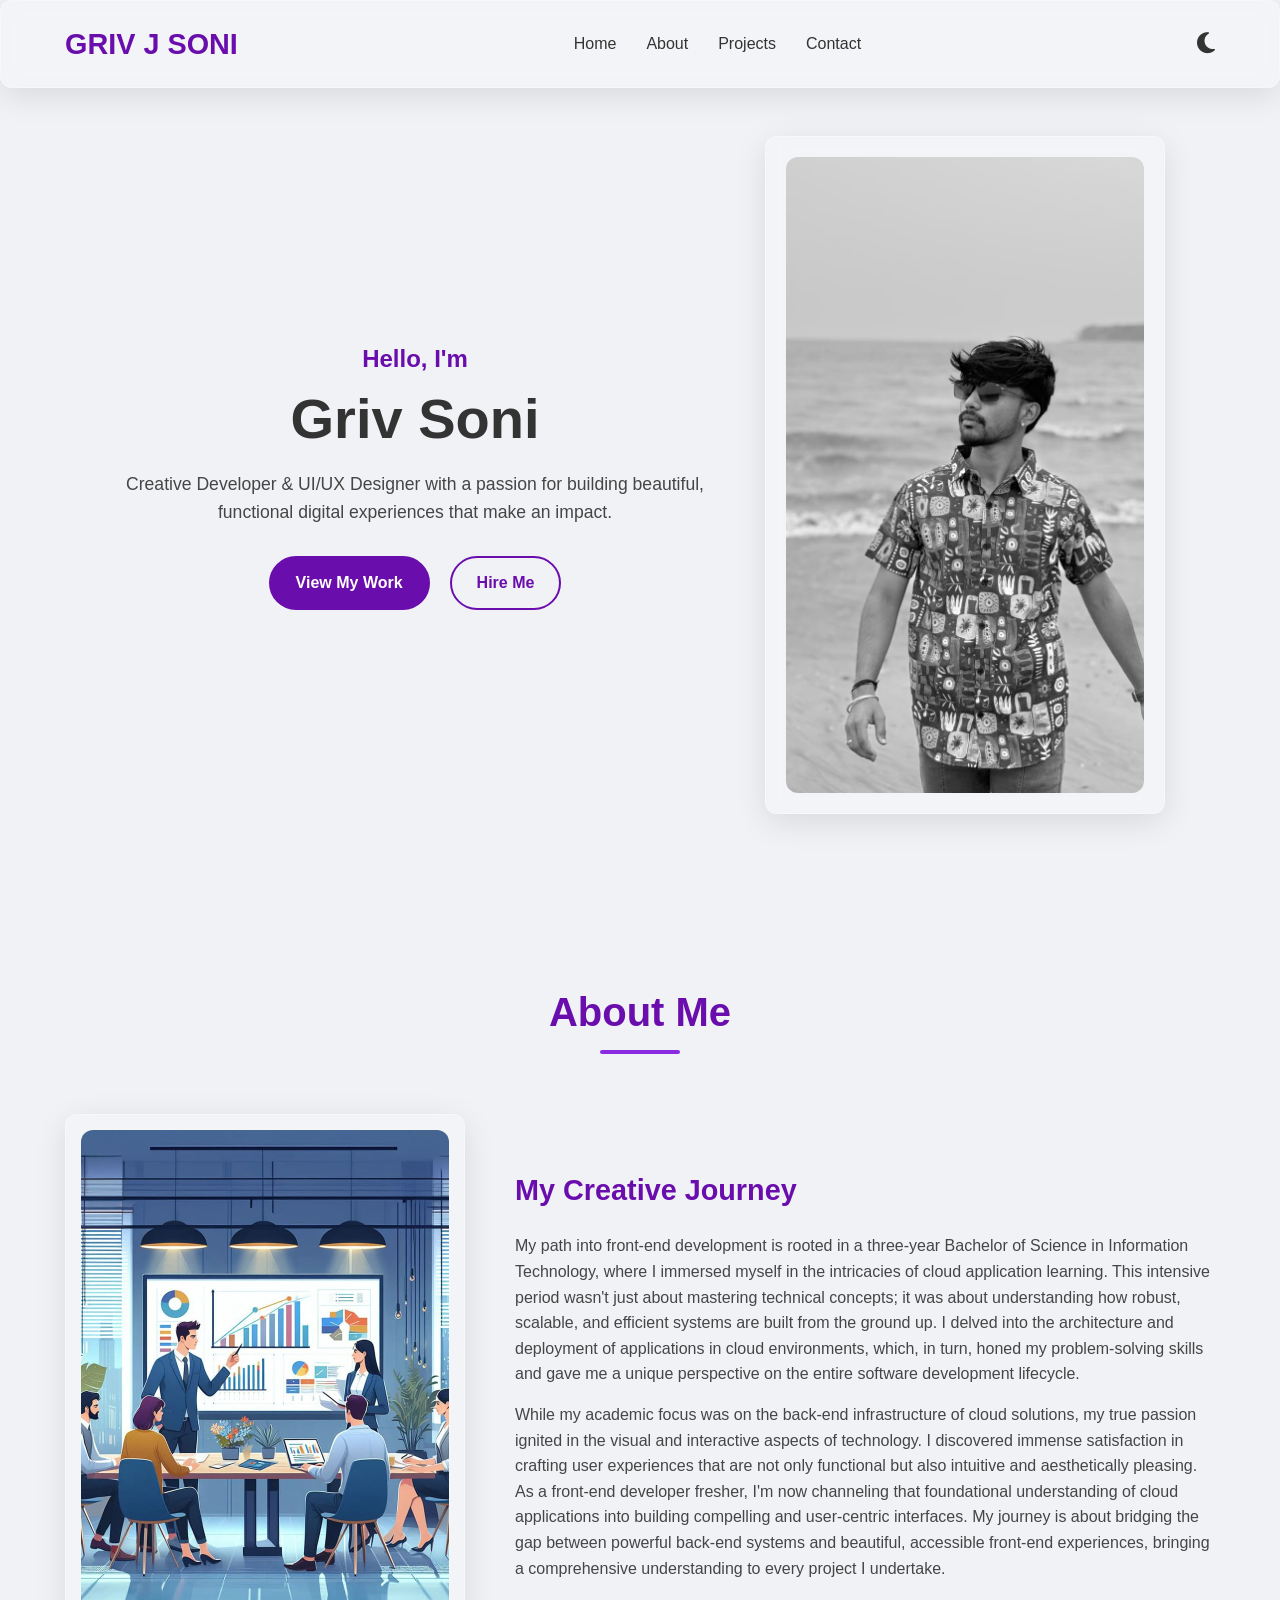
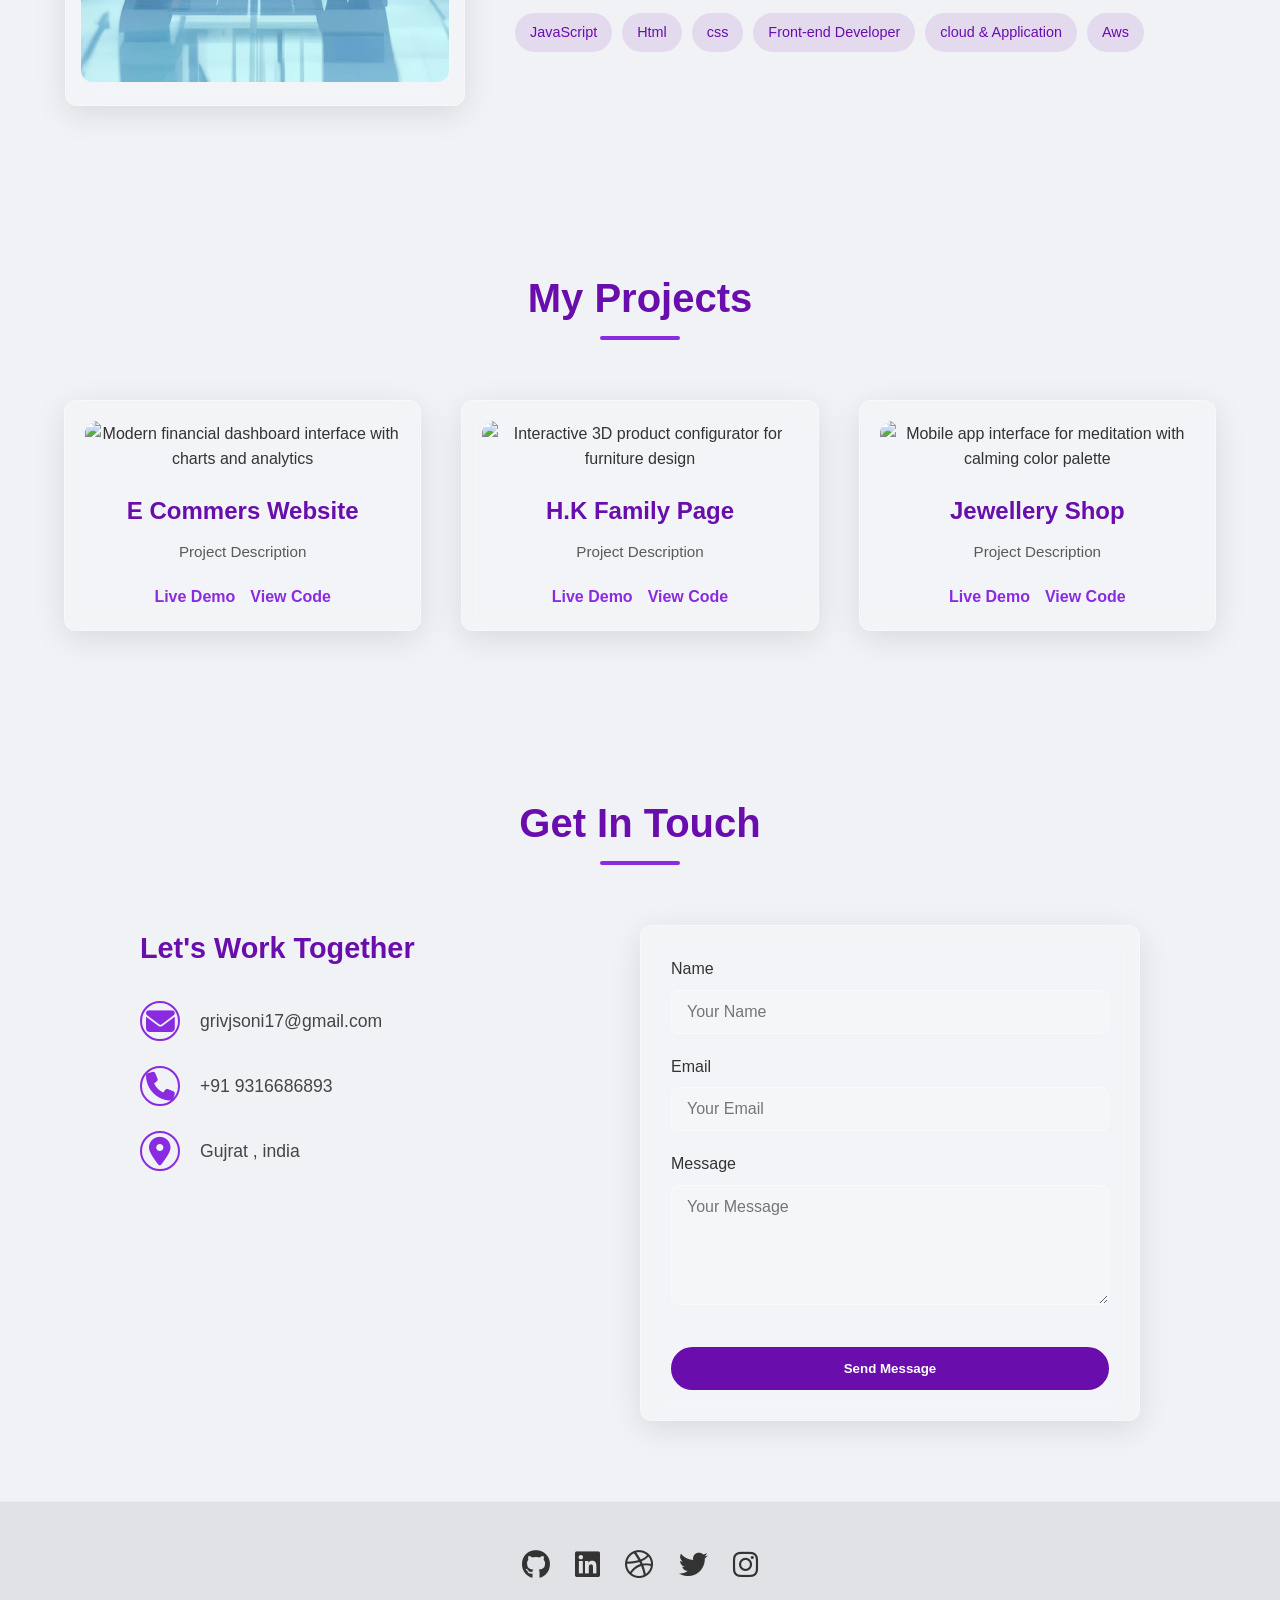
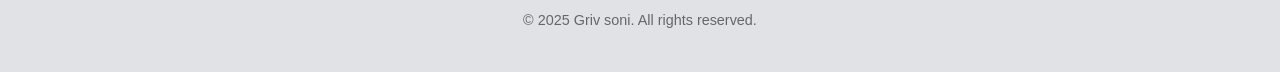
==== commit 2a62c4a6: "Add files via upload" ====
--- a/index.html
+++ b/index.html
@@ -42,7 +42,7 @@
             </div>
         </div>
         <div class="hero-image glass floating">
-            <img src="https://placehold.co/600x900" alt="Professional developer working on laptop in casual urban environment with plants and coffee" />
+            <img src="images/2.jpg" alt="Professional developer working on laptop in casual urban environment with plants and coffee" />
         </div>
     </section>
 
@@ -51,7 +51,7 @@
         <h2 class="section-title">About Me</h2>
         <div class="about-content">
             <div class="about-image glass">
-                <img src="https://placehold.co/500x600" alt="Close-up portrait of friendly young developer smiling in natural light" />
+                <img src="images/1.jpg" alt="Close-up portrait of friendly young developer smiling in natural light" />
             </div>
             <div class="about-text">
                 <h3>My Creative Journey</h3>
@@ -76,17 +76,17 @@
     <section id="projects" class="projects">
         <h2 class="section-title">My Projects</h2>
         <div class="projects-container">
-            <!-- Project 1 --><!--https://placehold.co/600x400-->
+            <!-- Project 1 -->
             <div class="project-card glass">
                 <div class="project-image">
                     <img src="https://placehold.co/600x400" alt="Modern financial dashboard interface with charts and analytics" />
                 </div>
                 <div class="project-info">
-                    <h3>Family Page</h3>
+                    <h3>E Commers Website</h3>
                     <p>Project Description</p> 
                     <div class="project-links">
-                        <a href=" https://griv-soni.github.io/H.K-Family-Page/" class="project-link">Live Demo</a>
-                        
+                        <a href="#" class="project-link">Live Demo</a>
+                        <a href="#" class="project-link">View Code</a>
                     </div>
                 </div>
             </div>
@@ -97,11 +97,11 @@
                     <img src="https://placehold.co/600x400" alt="Interactive 3D product configurator for furniture design" />
                 </div>
                 <div class="project-info">
-                    <h3>Jewelry Shop</h3>
+                    <h3>H.K Family Page </h3>
                     <p>Project Description</p>
                     <div class="project-links">
-                        <a href="https://griv-soni.github.io/Jewellery-Shop/" class="project-link">Live Demo</a>
-                        
+                        <a href="#" class="project-link">Live Demo</a>
+                        <a href="#" class="project-link">View Code</a>
                     </div>
                 </div>
             </div>
@@ -112,10 +112,11 @@
                     <img src="https://placehold.co/600x400" alt="Mobile app interface for meditation with calming color palette" />
                 </div>
                 <div class="project-info">
-                    <h3>E-Commerce Website</h3>
+                    <h3>Jewellery Shop </h3>
                     <p> Project Description</p>
                     <div class="project-links">
-                        <a href="ecom.html" class="project-link">Live Demo</a>
+                        <a href="#" class="project-link">Live Demo</a>
+                        <a href="#" class="project-link">View Code</a>
                     </div>
                 </div>
             </div>
